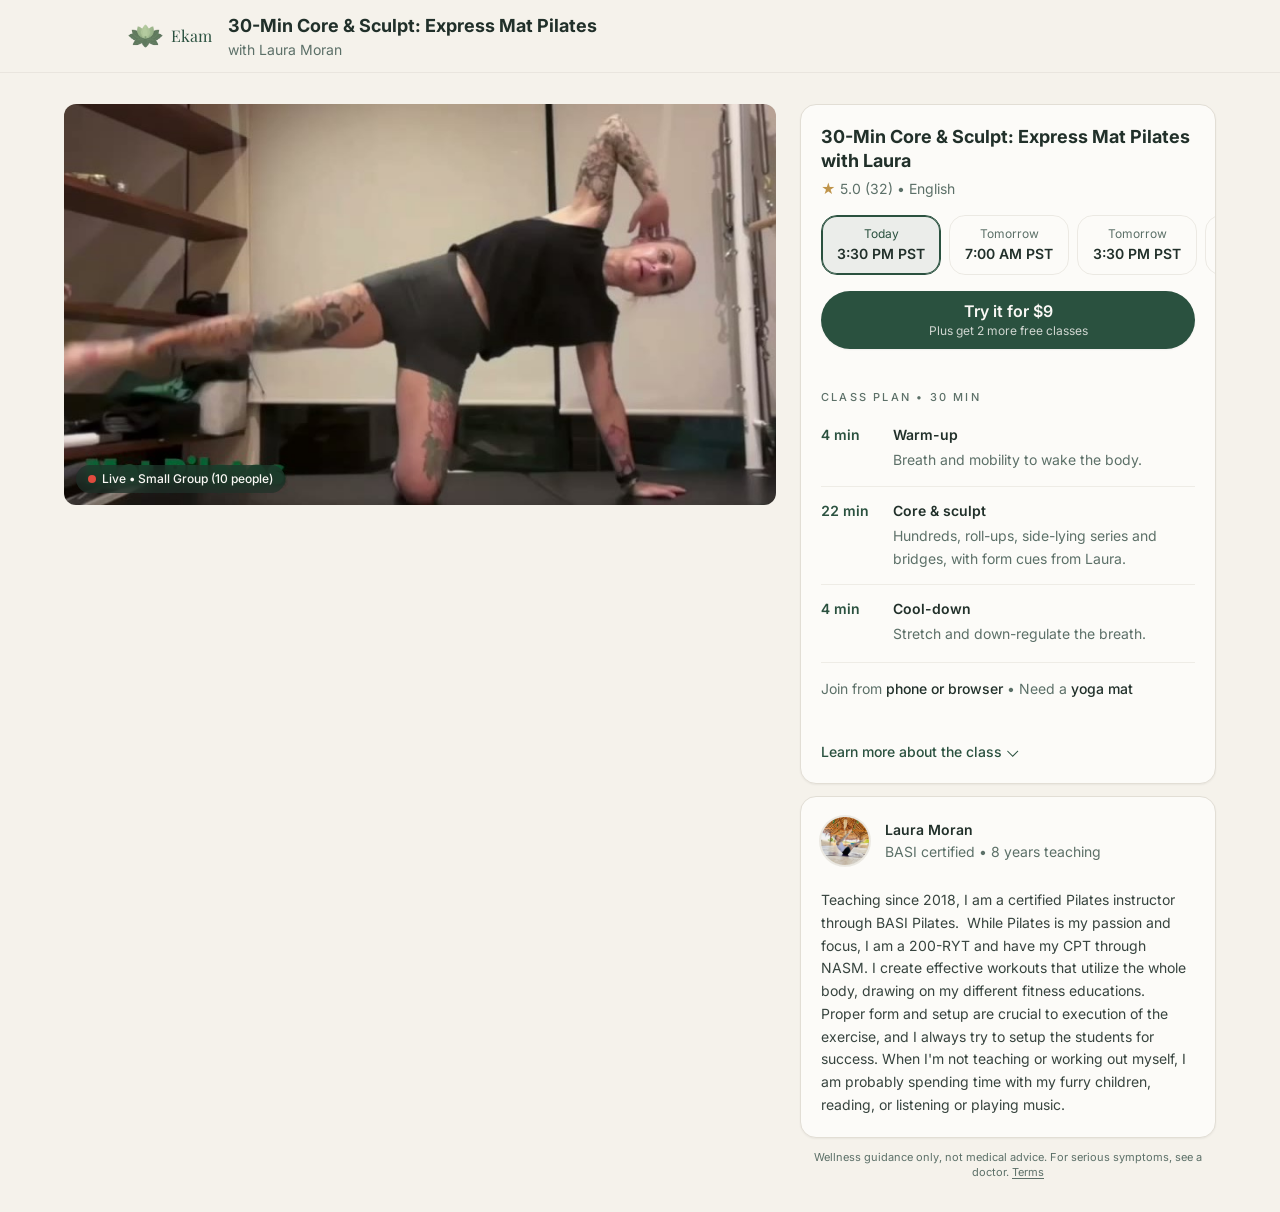
==== experiment/landing-page-test1.html @ 93aa05a3 "Add experiment: Ekam live-class landing pages" ====
<!DOCTYPE html>
<html lang="en">
<head>
<meta charset="UTF-8">
<meta name="viewport" content="width=device-width, initial-scale=1.0, viewport-fit=cover">
<title>30-Min Core &amp; Sculpt: Express Mat Pilates with Laura Moran - Ekam</title>
<meta name="description" content="Center your mind and fire up your deep core in just 30 minutes. This express mat Pilates flow focuses on controlled, low-impact movements designed to lengthen, sculpt, and build functional stability throughout the entire body.">
<link rel="preconnect" href="https://fonts.googleapis.com">
<link rel="preconnect" href="https://fonts.gstatic.com" crossorigin>
<link href="https://fonts.googleapis.com/css2?family=Playfair+Display:wght@400;500&family=Inter:wght@400;500;600;700&display=swap" rel="stylesheet">
<link rel="stylesheet" href="shared.css">
<style>
  /* page scaffold (compiled layout classes from the live-class view) */
  .page { min-height: 100vh; background: hsl(var(--background)); }
  @media (max-width: 639.98px) {
    .page { padding-bottom: calc(7.5rem + var(--safe-area-bottom)); }
  }

  main.page-main { padding: 1.5rem 1rem; }
  .page-col {
    max-width: 42rem;            /* max-w-2xl */
    margin-inline: auto;
  }
  .page-col > * + * { margin-top: 1rem; }   /* space-y-4 */

  /* header content aligns with the page column on wide screens */
  .site-header-inner { max-width: 66rem; margin-inline: auto; }

  /* ---- desktop: two columns — big video left, narrower content right ---- */
  @media (min-width: 1024px) {
    main.page-main { padding: 2rem 2.5rem; }
    .page-col {
      max-width: 72rem;
      display: grid;
      grid-template-columns: minmax(0, 1.5fr) minmax(0, 26rem);
      gap: 0.75rem 1.5rem;
      align-items: start;
    }
    .page-col > * + * { margin-top: 0; }
    .page-col .cover {
      grid-column: 1;
      grid-row: 1;
      align-self: start;
      position: sticky;
      top: calc(4.5rem + 2rem + var(--safe-area-top));
    }
    .card, .disclaimer { grid-column: 2; }
  }

  /* cover media: still image on mobile, playing video on desktop */
  .cover-reel { display: none; }
  @media (min-width: 1024px) {
    .cover-still { display: none; }
    .cover-reel { display: block; }
  }

  .cover { position: relative; }
  .cover img,
  .cover video {
    aspect-ratio: 16 / 9;
    width: 100%;
    border-radius: 0.75rem;
    object-fit: cover;
  }
  .cover-tag {
    position: absolute;
    left: 0.75rem;
    bottom: 0.75rem;
    display: inline-flex;
    align-items: center;
    gap: 0.375rem;
    border-radius: 9999px;
    background: hsl(var(--foreground) / 0.65);
    backdrop-filter: blur(8px);
    -webkit-backdrop-filter: blur(8px);
    color: hsl(var(--primary-foreground));
    font-size: 0.75rem;
    line-height: 1rem;
    font-weight: 500;
    padding: 0.375rem 0.75rem;
  }
  .cover-tag .live-dot {
    width: 0.5rem;
    height: 0.5rem;
    border-radius: 9999px;
    background: hsl(var(--destructive));
    animation: live-pulse 1.8s ease-in-out infinite;
  }
  @keyframes live-pulse {
    0%, 100% { opacity: 1; }
    50% { opacity: 0.45; }
  }

  .meta-list {
    display: flex;
    flex-direction: column;
    gap: 0.375rem;
    padding-inline: 0.25rem;
    font-size: 0.875rem;
    line-height: 1.25rem;
    color: hsl(var(--muted-foreground));
  }
  .meta-list span { display: flex; align-items: center; gap: 0.5rem; }
  .meta-list svg { height: 1rem; width: 1rem; flex-shrink: 0; }

  /* head: avatar + name row, class title below */
  .avatar-lg { height: 3rem; width: 3rem; }
  .profile-row { display: flex; align-items: center; gap: 1rem; }
  .profile-head { margin-bottom: 1.5rem; }
  .class-meta-line {
    margin-top: 0.375rem;
    font-size: 0.875rem;
    line-height: 1.25rem;
    color: hsl(var(--muted-foreground));
  }
  .class-meta-line .star { color: hsl(var(--gold)); }
  .profile-info { min-width: 0; flex: 1; }
  .profile-title { font-size: 1.125rem; line-height: 1.5rem; font-weight: 700; }
  .profile-name { font-size: 0.875rem; line-height: 1.25rem; font-weight: 600; }
  .divider {
    border: 0;
    border-top: 1px solid hsl(var(--border) / 0.6);
    margin: 0;
  }
  .profile-cred {
    margin-top: 0.125rem;
    font-size: 0.875rem;
    line-height: 1.25rem;
    color: hsl(var(--muted-foreground));
  }

  .section-block > * + * { margin-top: 1rem; }

  .panel-title { font-weight: 500; }

  /* time slots — horizontal chips */
  .slot-list {
    display: flex;
    gap: 0.5rem;
    overflow-x: auto;
    /* bleed through the card padding so chips scroll edge-to-edge */
    margin-inline: -1.25rem;
    padding-inline: 1.25rem;
    scrollbar-width: none;
  }
  .slot-list::-webkit-scrollbar { display: none; }
  .slot {
    flex: 0 0 auto;
    min-width: 7.5rem;
    white-space: nowrap;
    display: flex;
    flex-direction: column;
    align-items: center;
    gap: 0.125rem;
    border: 1px solid hsl(var(--border) / 0.6);
    background: transparent;
    border-radius: 1rem;
    padding: 0.625rem 0.75rem;
    text-align: center;
    color: hsl(var(--foreground));
    transition: var(--transition-smooth);
  }
  .slot:hover { border-color: hsl(var(--accent) / 0.3); }
  .slot-day {
    font-size: 0.75rem;
    line-height: 1rem;
    color: hsl(var(--muted-foreground));
  }
  .slot-time {
    font-size: 0.875rem;
    line-height: 1.25rem;
    font-weight: 600;
  }
  .slot.selected {
    border-color: hsl(var(--accent));
    box-shadow: inset 0 0 0 1px hsl(var(--accent));
    background: hsl(var(--accent) / 0.08);
  }
  .slot.selected .slot-day { color: hsl(var(--accent)); }

  /* "Learn more" expander */
  .learn-more summary {
    list-style: none;
    cursor: pointer;
    font-size: 0.875rem;
    line-height: 1.25rem;
    font-weight: 500;
    color: hsl(var(--primary));
    display: inline-flex;
    align-items: center;
    gap: 0.375rem;
  }
  .learn-more summary::-webkit-details-marker { display: none; }
  .learn-more summary::after {
    content: "";
    width: 0.5rem;
    height: 0.5rem;
    border-right: 1.5px solid currentColor;
    border-bottom: 1.5px solid currentColor;
    transform: rotate(45deg) translateY(-1px);
    transition: transform 0.2s;
  }
  .learn-more[open] summary::after { transform: rotate(-135deg) translateY(-1px); }
  .learn-more summary:hover { text-decoration: underline; }
  .learn-more[open] summary { margin-bottom: 0.625rem; }

  /* class plan: flat inside the card — no border, no side padding */
  .class-plan {
    border: 0;
    padding-inline: 0;
    border-radius: 0;
    background: transparent;
  }

  /* class plan segment titles: same size as detail text, a bit thicker */
  .class-plan .seg-title {
    font-size: 0.875rem;
    line-height: 1.25rem;
    font-weight: 600;
  }

  .about-bio {
    font-size: 0.875rem;
    line-height: 1.625;
    color: hsl(var(--foreground) / 0.9);
    white-space: pre-wrap;
  }

  .class-desc {
    font-size: 0.875rem;
    line-height: 1.25rem;
    color: hsl(var(--muted-foreground));
  }

  .cta-block {
    display: none;
    flex-direction: column;
    align-items: center;
    padding-top: 0;
  }
  @media (min-width: 640px) { .cta-block { display: flex; } }
  .cta-stack {
    display: flex;
    width: 100%;
    flex-direction: column;
    align-items: center;
    gap: 0.625rem;
  }


  .disclaimer { padding-inline: 0.25rem; }

  /* test1: no footer bar — just a floating CTA button */
  .mobile-cta-bar {
    background: transparent;
    border-top: 0;
    backdrop-filter: none;
    -webkit-backdrop-filter: none;
    pointer-events: none;
  }
  .mobile-cta-bar .btn {
    pointer-events: auto;
    box-shadow: 0 10px 30px -8px hsl(var(--foreground) / 0.4);
  }

  /* hover: solid, 20% darker (no opacity) */
  .btn-default:hover {
    background: hsl(152 32% 19%);
  }

  /* CTA fills the content width */
  .btn-cta { width: 100% !important; max-width: none; }

  /* two-line CTA label */
  .btn-cta {
    white-space: normal;
    text-align: center;
    height: auto;
    min-height: 3rem;
    padding-block: 0.625rem;
    flex-direction: column;
    gap: 0.125rem;
  }
  .cta-line1 {
    font-size: 1rem;
    line-height: 1.25rem;
    font-weight: 600;
  }
  .cta-line2 {
    font-size: 0.75rem;
    line-height: 1rem;
    font-weight: 400;
    color: hsl(var(--primary-foreground) / 0.8);
  }
</style>
</head>
<body>
<div class="page">

  <!-- Fixed header: logo + class title -->
  <header class="site-header">
    <div class="site-header-inner">
      <a class="brand-link" href="https://ekamwellness.ai/" aria-label="Ekam home">
        <img src="images/ekam-logo.webp" alt="">
        <span class="wordmark">Ekam</span>
      </a>
      <div class="header-title-wrap">
        <h1 class="header-title">30-Min Core &amp; Sculpt: Express Mat Pilates</h1>
        <p class="header-subtitle">with Laura Moran</p>
      </div>
    </div>
  </header>
  <div class="site-header-spacer" aria-hidden="true"></div>

  <main class="page-main container">
    <div class="page-col">

      <!-- Cover video -->
      <div class="cover">
        <img class="cover-still" src="images/reel-first-frame.jpg" alt="30-Min Core &amp; Sculpt: Express Mat Pilates">
        <video class="cover-reel" src="images/ekam-landing-reel.mp4" poster="images/reel-first-frame.jpg" autoplay loop muted playsinline preload="metadata" aria-label="30-Min Core &amp; Sculpt: Express Mat Pilates"></video>
        <span class="cover-tag"><span class="live-dot" aria-hidden="true"></span>Live • Small Group (10 people)</span>
      </div>

      <!-- Main card -->
      <div class="card">
        <div class="card-content">

          <!-- Class title + meta, instructor below -->
          <h2 class="profile-title">30-Min Core &amp; Sculpt: Express Mat Pilates with Laura</h2>
          <p class="class-meta-line"><span class="star">&#9733;</span> 5.0 (32) &bull; English</p>
          <div class="slot-list" id="slotList">
            <button type="button" class="slot selected">
              <span class="slot-day">Today</span>
              <span class="slot-time">3:30 PM PST</span>
            </button>
            <button type="button" class="slot">
              <span class="slot-day">Tomorrow</span>
              <span class="slot-time">7:00 AM PST</span>
            </button>
            <button type="button" class="slot">
              <span class="slot-day">Tomorrow</span>
              <span class="slot-time">3:30 PM PST</span>
            </button>
            <button type="button" class="slot">
              <span class="slot-day">Sat, Oct 18</span>
              <span class="slot-time">3:30 PM PST</span>
            </button>
          </div>



          <!-- Reserve -->
          <div class="section-block" id="sec-reserve">
            <div class="cta-block">
              <div class="cta-stack">
                <a class="btn btn-default btn-cta" href="https://ekamwellness.ai/live-class/b208496e-685b-4ab9-9372-817bc80faf57"><span class="cta-line1">Try it for $9</span><span class="cta-line2">Plus get 2 more free classes</span></a>
              </div>
            </div>
          </div>

          <!-- Agenda -->
          <div class="section-block" id="sec-agenda">
            <section class="class-plan">
              <div class="class-plan-head">
                <h2>Class plan &bull; 30 min</h2>
              </div>
              <ol>
                <li>
                  <p class="seg-min">4 min</p>
                  <div class="seg-body">
                    <p class="seg-title">Warm-up</p>
                    <p class="seg-detail">Breath and mobility to wake the body.</p>
                  </div>
                </li>
                <li>
                  <p class="seg-min">22 min</p>
                  <div class="seg-body">
                    <p class="seg-title">Core &amp; sculpt</p>
                    <p class="seg-detail">Hundreds, roll-ups, side-lying series and bridges, with form cues from Laura.</p>
                  </div>
                </li>
                <li>
                  <p class="seg-min">4 min</p>
                  <div class="seg-body">
                    <p class="seg-title">Cool-down</p>
                    <p class="seg-detail">Stretch and down-regulate the breath.</p>
                  </div>
                </li>
              </ol>
              <p class="equipment">Join from <strong>phone or browser</strong> &bull; Need a <strong>yoga mat</strong></p>
            </section>
          </div>

          <!-- Class intro (collapsed) -->
          <details class="learn-more">
            <summary>Learn more about the class</summary>
            <p class="class-desc">Center your mind and fire up your deep core in just 30 minutes. This express mat Pilates flow focuses on controlled, low-impact movements designed to lengthen, sculpt, and build functional stability throughout the entire body. Perfect for all fitness levels, tune in to your breath, and leave feeling taller, stronger, and energized.</p>
          </details>



        </div>
      </div>


      <!-- Instructor card -->
      <div class="card">
        <div class="card-content">
          <div class="profile-head">
            <div class="profile-row">
              <div class="avatar avatar-lg avatar-ring">
                <img src="images/instructor-laura.jpg" alt="Laura Moran" style="object-position: center 20%;">
              </div>
              <div class="profile-info">
                <p class="profile-name">Laura Moran</p>
                <p class="profile-cred">BASI certified &bull; 8 years teaching</p>
              </div>
            </div>
          </div>
          <p class="about-bio">Teaching since 2018, I am a certified Pilates instructor through BASI Pilates.  While Pilates is my passion and focus, I am a 200-RYT and have my CPT through NASM. I create effective workouts that utilize the whole body, drawing on my different fitness educations.   Proper form and setup are crucial to execution of the exercise, and I always try to setup the students for success. When I'm not teaching or working out myself, I am probably spending time with my furry children, reading, or listening or playing music.</p>
        </div>
      </div>

      <!-- Disclaimer -->
      <p class="disclaimer">Wellness guidance only, not medical advice. For serious symptoms, see a doctor. <a href="https://ekamwellness.ai/terms">Terms</a></p>

    </div>
  </main>

  <!-- Mobile fixed bottom CTA -->
  <div class="mobile-cta-bar">
    <div class="mobile-cta-bar-inner">
      <div class="cta-stack">
        <a class="btn btn-default btn-cta" href="https://ekamwellness.ai/live-class/b208496e-685b-4ab9-9372-817bc80faf57"><span class="cta-line1">Try it for $9</span><span class="cta-line2">Plus get 2 more free classes</span></a>
      </div>
    </div>
  </div>

</div>

<script>

  // Time slots — nearest is selected by default; click to switch
  document.querySelectorAll('#slotList .slot').forEach(slot => {
    slot.addEventListener('click', () => {
      document.querySelectorAll('#slotList .slot').forEach(s => s.classList.toggle('selected', s === slot));
    });
  });

</script>
</body>
</html>
---- experiment/shared.css ----
/* ============================================================
   Ekam — shared web styles (extracted 1:1 from ekamwellness.ai)
   Tokens = the site's real :root light theme.
   Fonts: Inter (body/sans) + Playfair Display (brand/serif).
   ============================================================ */

:root {
  --background: 43 32% 94%;
  --foreground: 155 18% 16%;
  --card: 42 35% 98%;
  --card-foreground: 155 18% 16%;
  --primary: 152 32% 24%;
  --primary-foreground: 42 35% 97%;
  --primary-glow: 152 28% 32%;
  --secondary: 145 22% 92%;
  --secondary-foreground: 152 24% 22%;
  --muted: 43 24% 91%;
  --muted-foreground: 155 10% 40%;
  --accent: 152 32% 24%;
  --accent-foreground: 42 35% 97%;
  --gold: 38 48% 52%;
  --gold-foreground: 42 35% 97%;
  --destructive: 5 72% 56%;
  --destructive-foreground: 0 0% 100%;
  --brand-terracotta: 16 58% 56%;
  --brand-forest: 152 32% 24%;
  --border: 43 18% 86%;
  --input: 43 18% 86%;
  --ring: 152 32% 24%;
  --radius: 1rem;
  --gradient-primary: linear-gradient(135deg, hsl(152 32% 24%), hsl(152 28% 32%));
  --gradient-hero: linear-gradient(160deg, hsl(43 32% 94%) 0%, hsl(42 28% 90%) 100%);
  --gradient-card: linear-gradient(to bottom, hsl(42 35% 98%), hsl(43 30% 95%));
  --shadow-soft: 0 2px 12px rgba(0, 0, 0, .04);
  --transition-smooth: all .3s cubic-bezier(.4, 0, .2, 1);
  --safe-area-top: env(safe-area-inset-top, 0px);
  --safe-area-bottom: env(safe-area-inset-bottom, 0px);

  --font-sans: "Inter", system-ui, sans-serif;
  --font-serif: "Playfair Display", Georgia, serif;
}

/* ---------- Base (Tailwind-preflight equivalent) ---------- */
*, *::before, *::after { box-sizing: border-box; border: 0 solid hsl(var(--border)); }

html { -webkit-text-size-adjust: 100%; }

body {
  margin: 0;
  font-family: var(--font-sans);
  font-size: 16px;
  line-height: 1.5;
  background: hsl(var(--background));
  color: hsl(var(--foreground));
  overflow-x: clip;
  width: 100%;
  max-width: 100vw;
  -webkit-font-smoothing: antialiased;
}

h1, h2, h3, p, ol, ul, li { margin: 0; padding: 0; }
ol, ul { list-style: none; }
img, svg, video { display: block; max-width: 100%; }
button { font: inherit; color: inherit; background: none; border: 0; padding: 0; cursor: pointer; }
a { color: inherit; text-decoration: none; }

.font-serif, .font-brand { font-family: var(--font-serif); font-feature-settings: "lnum"; }

button:focus-visible, a:focus-visible {
  outline: none;
  box-shadow: 0 0 0 2px hsl(var(--background)), 0 0 0 4px hsl(var(--ring));
}

/* ---------- Layout ---------- */
.container { width: 100%; margin-inline: auto; }

/* ---------- Fixed app header (consumer-header-shell) ---------- */
.site-header {
  position: fixed;
  inset-inline: 0;
  top: 0;
  z-index: 50;
  border-bottom: 1px solid hsl(var(--border) / 0.6);
  background: hsl(var(--background));
  padding-top: var(--safe-area-top);
}
.site-header-inner {
  height: 4.5rem;
  display: flex;
  align-items: center;
  gap: 1rem;
  padding-inline: 1rem;
}
.site-header-spacer { flex-shrink: 0; height: calc(4.5rem + var(--safe-area-top)); }

.brand-link {
  display: flex;
  flex-shrink: 0;
  align-items: center;
  gap: 0.5rem;
  border-radius: 0.375rem;
  transition: opacity 0.15s;
}
.brand-link:hover { opacity: 0.8; }
.brand-link img { height: 1.5rem; width: auto; flex-shrink: 0; }
.brand-link .wordmark {
  font-family: var(--font-serif);
  font-feature-settings: "lnum";
  font-size: 1rem;
  line-height: 1.5rem;
  color: hsl(var(--brand-forest));
}

.header-title-wrap { min-width: 0; }
.header-title {
  overflow: hidden;
  text-overflow: ellipsis;
  white-space: nowrap;
  font-weight: 700;
  font-size: 1.125rem;
  line-height: 1.75rem;
}
.header-subtitle {
  overflow: hidden;
  text-overflow: ellipsis;
  white-space: nowrap;
  font-size: 0.875rem;
  line-height: 1.25rem;
  color: hsl(var(--muted-foreground));
}

/* ---------- Buttons (site buttonVariants) ---------- */
.btn {
  display: inline-flex;
  align-items: center;
  justify-content: center;
  gap: 0.5rem;
  white-space: nowrap;
  border-radius: 9999px;
  font-size: 0.875rem;
  font-weight: 500;
  transition: var(--transition-smooth);
}
.btn:disabled { pointer-events: none; opacity: 0.5; }
.btn svg { width: 1rem; height: 1rem; flex-shrink: 0; pointer-events: none; }

.btn-default {
  background: hsl(var(--primary));
  color: hsl(var(--primary-foreground));
  box-shadow: 0 1px 2px 0 rgb(0 0 0 / .05);
}
.btn-default:hover {
  background: hsl(var(--primary) / 0.9);
  box-shadow: 0 4px 6px -1px rgb(0 0 0 / .1), 0 2px 4px -2px rgb(0 0 0 / .1);
}

.btn-outline {
  border: 1px solid hsl(var(--border));
  background: hsl(var(--background));
}
.btn-outline:hover {
  background: hsl(var(--accent) / 0.1);
  color: hsl(var(--accent));
}

/* size lg + the class-page CTA sizing */
.btn-cta {
  height: 3rem;
  width: 100%;
  max-width: 28rem;
  padding-inline: 2.5rem;
  font-size: 1rem;
  line-height: 1.5rem;
}
@media (min-width: 640px) {
  .btn-cta { width: auto; min-width: 280px; }
}
.btn-cta.btn-outline { white-space: normal; padding-inline: 1.5rem; text-align: center; }

/* ---------- Card (shadcn) ---------- */
.card {
  border-radius: var(--radius);
  border: 1px solid hsl(var(--border));
  background: hsl(var(--card));
  color: hsl(var(--card-foreground));
  box-shadow: 0 1px 2px 0 rgb(0 0 0 / .05);
}
.card-content { padding: 1.25rem; }
.card-content > * + * { margin-top: 1rem; }

/* ---------- Avatar ---------- */
.avatar {
  position: relative;
  flex-shrink: 0;
  overflow: hidden;
  border-radius: 9999px;
  background: hsl(var(--muted));
}
.avatar img { height: 100%; width: 100%; object-fit: cover; }
.avatar-xl { height: 7rem; width: 7rem; }
.avatar-ring {
  box-shadow: 0 0 0 2px hsl(var(--border) / 0.6), 0 1px 2px 0 rgb(0 0 0 / .05);
}

/* ---------- Class plan (ClassBreakdown) ---------- */
.class-plan {
  border-radius: 1.5rem;
  border: 1px solid hsl(var(--border) / 0.6);
  background: hsl(var(--card) / 0.8);
  padding: 1.25rem;
}
@media (min-width: 640px) { .class-plan { padding: 1.5rem; } }

.class-plan-head {
  display: flex;
  align-items: baseline;
  justify-content: space-between;
  gap: 0.75rem;
}
.class-plan-head h2 {
  font-size: 11px;
  line-height: 1rem;
  font-weight: 500;
  text-transform: uppercase;
  letter-spacing: 0.2em;
  color: hsl(var(--muted-foreground));
}
.class-plan-head .total {
  font-size: 0.75rem;
  line-height: 1rem;
  font-variant-numeric: tabular-nums;
  color: hsl(var(--muted-foreground));
}

.class-plan ol { margin-top: 1.25rem; }
.class-plan li {
  display: flex;
  gap: 1rem;
  padding-block: 0.875rem;
}
.class-plan li + li { border-top: 1px solid hsl(var(--border) / 0.5); }
.class-plan li:first-child { padding-top: 0; }
.class-plan li:last-child { padding-bottom: 0; }

.class-plan .seg-min {
  width: 3.5rem;
  flex-shrink: 0;
  font-size: 0.875rem;
  line-height: 1.25rem;
  font-weight: 600;
  font-variant-numeric: tabular-nums;
  color: hsl(var(--accent));
}
.class-plan .seg-body { min-width: 0; }
.class-plan .seg-title { font-weight: 500; line-height: 1.25; color: hsl(var(--foreground)); }
.class-plan .seg-detail {
  margin-top: 0.25rem;
  font-size: 0.875rem;
  line-height: 1.625;
  color: hsl(var(--muted-foreground));
}
.class-plan .equipment {
  margin-top: 1rem;
  border-top: 1px solid hsl(var(--border) / 0.5);
  padding-top: 1rem;
  font-size: 0.875rem;
  line-height: 1.25rem;
  color: hsl(var(--muted-foreground));
}
.class-plan .equipment strong { font-weight: 500; color: hsl(var(--foreground)); }

/* ---------- Utility text ---------- */
.text-muted { color: hsl(var(--muted-foreground)); }

.line-clamp-2 {
  display: -webkit-box;
  -webkit-box-orient: vertical;
  -webkit-line-clamp: 2;
  overflow: hidden;
}

/* ---------- Disclaimer (WellnessDisclaimer compact) ---------- */
.disclaimer {
  font-size: 11px;
  line-height: 1.375;
  color: hsl(var(--muted-foreground));
  text-align: center;
}
.disclaimer a {
  text-decoration: underline;
  text-underline-offset: 2px;
}
.disclaimer a:hover { color: hsl(var(--foreground)); }

/* ---------- Mobile fixed bottom CTA bar ---------- */
.mobile-cta-bar {
  position: fixed;
  inset-inline: 0;
  bottom: 0;
  z-index: 40;
  border-top: 1px solid hsl(var(--border) / 0.6);
  background: hsl(var(--background) / 0.95);
  padding: 0.75rem 1rem calc(0.75rem + var(--safe-area-bottom));
  backdrop-filter: blur(12px);
  -webkit-backdrop-filter: blur(12px);
}
.mobile-cta-bar-inner {
  margin-inline: auto;
  display: flex;
  width: 100%;
  max-width: 42rem;
  flex-direction: column;
  align-items: center;
}
@media (min-width: 640px) { .mobile-cta-bar { display: none; } }
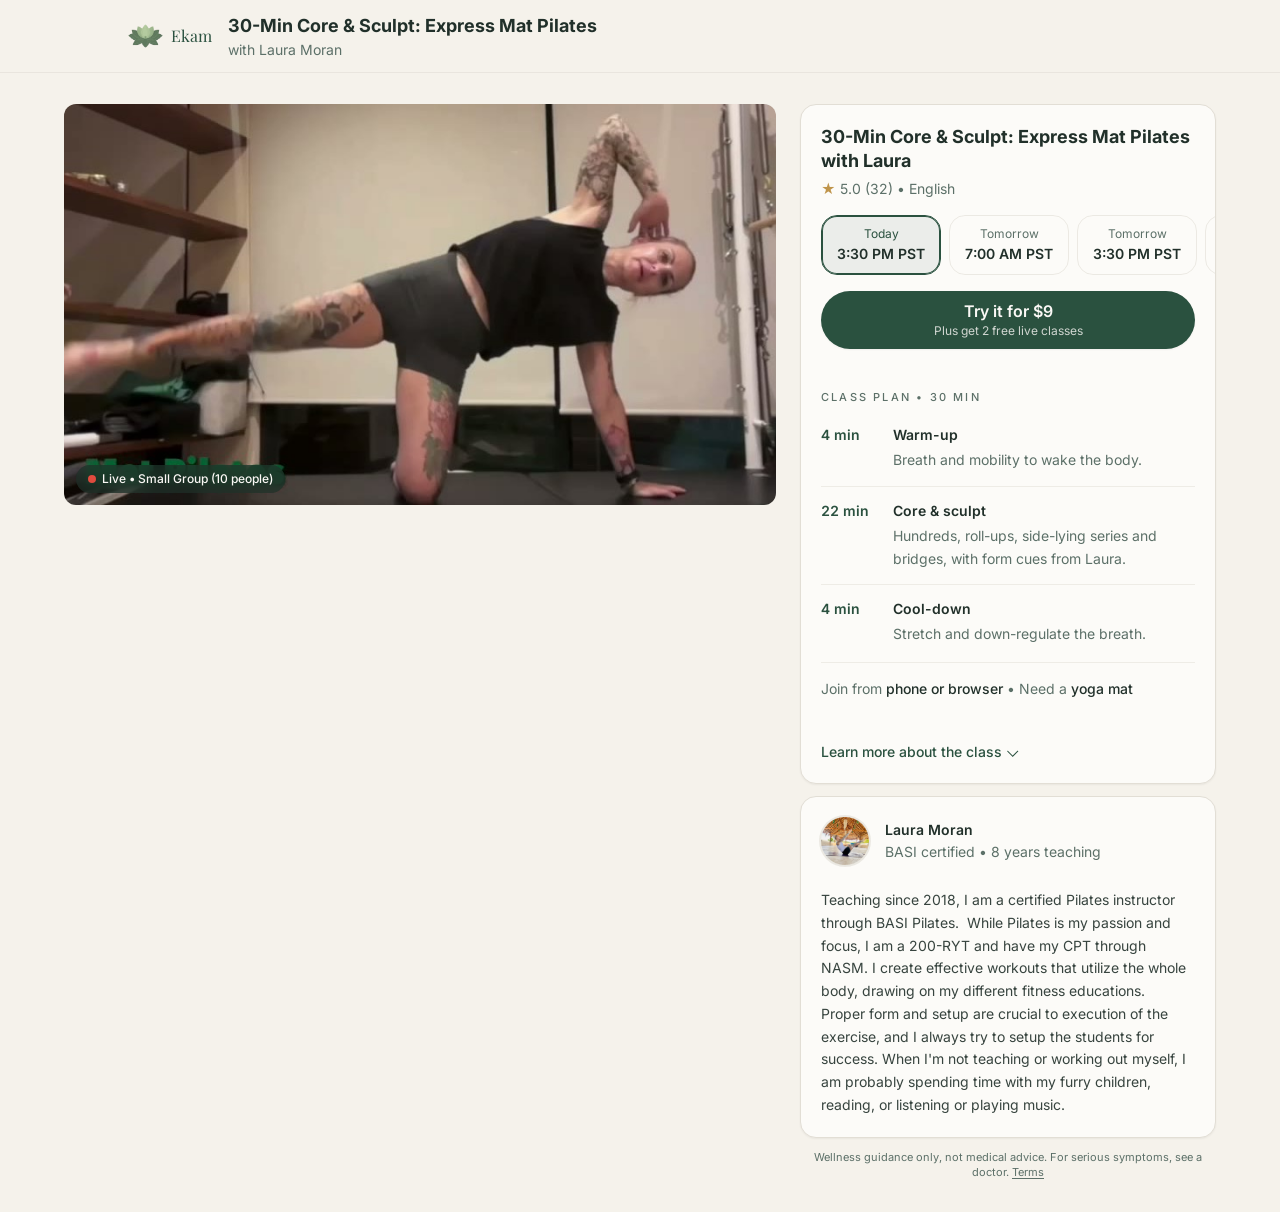
==== commit 414a3ff2: "CTA: Plus get 2 free live classes" ====
--- a/experiment/landing-page-test1.html
+++ b/experiment/landing-page-test1.html
@@ -354,7 +354,7 @@
           <div class="section-block" id="sec-reserve">
             <div class="cta-block">
               <div class="cta-stack">
-                <a class="btn btn-default btn-cta" href="https://ekamwellness.ai/live-class/b208496e-685b-4ab9-9372-817bc80faf57"><span class="cta-line1">Try it for $9</span><span class="cta-line2">Plus get 2 more free classes</span></a>
+                <a class="btn btn-default btn-cta" href="https://ekamwellness.ai/live-class/b208496e-685b-4ab9-9372-817bc80faf57"><span class="cta-line1">Try it for $9</span><span class="cta-line2">Plus get 2 free live classes</span></a>
               </div>
             </div>
           </div>
@@ -432,7 +432,7 @@
   <div class="mobile-cta-bar">
     <div class="mobile-cta-bar-inner">
       <div class="cta-stack">
-        <a class="btn btn-default btn-cta" href="https://ekamwellness.ai/live-class/b208496e-685b-4ab9-9372-817bc80faf57"><span class="cta-line1">Try it for $9</span><span class="cta-line2">Plus get 2 more free classes</span></a>
+        <a class="btn btn-default btn-cta" href="https://ekamwellness.ai/live-class/b208496e-685b-4ab9-9372-817bc80faf57"><span class="cta-line1">Try it for $9</span><span class="cta-line2">Plus get 2 free live classes</span></a>
       </div>
     </div>
   </div>
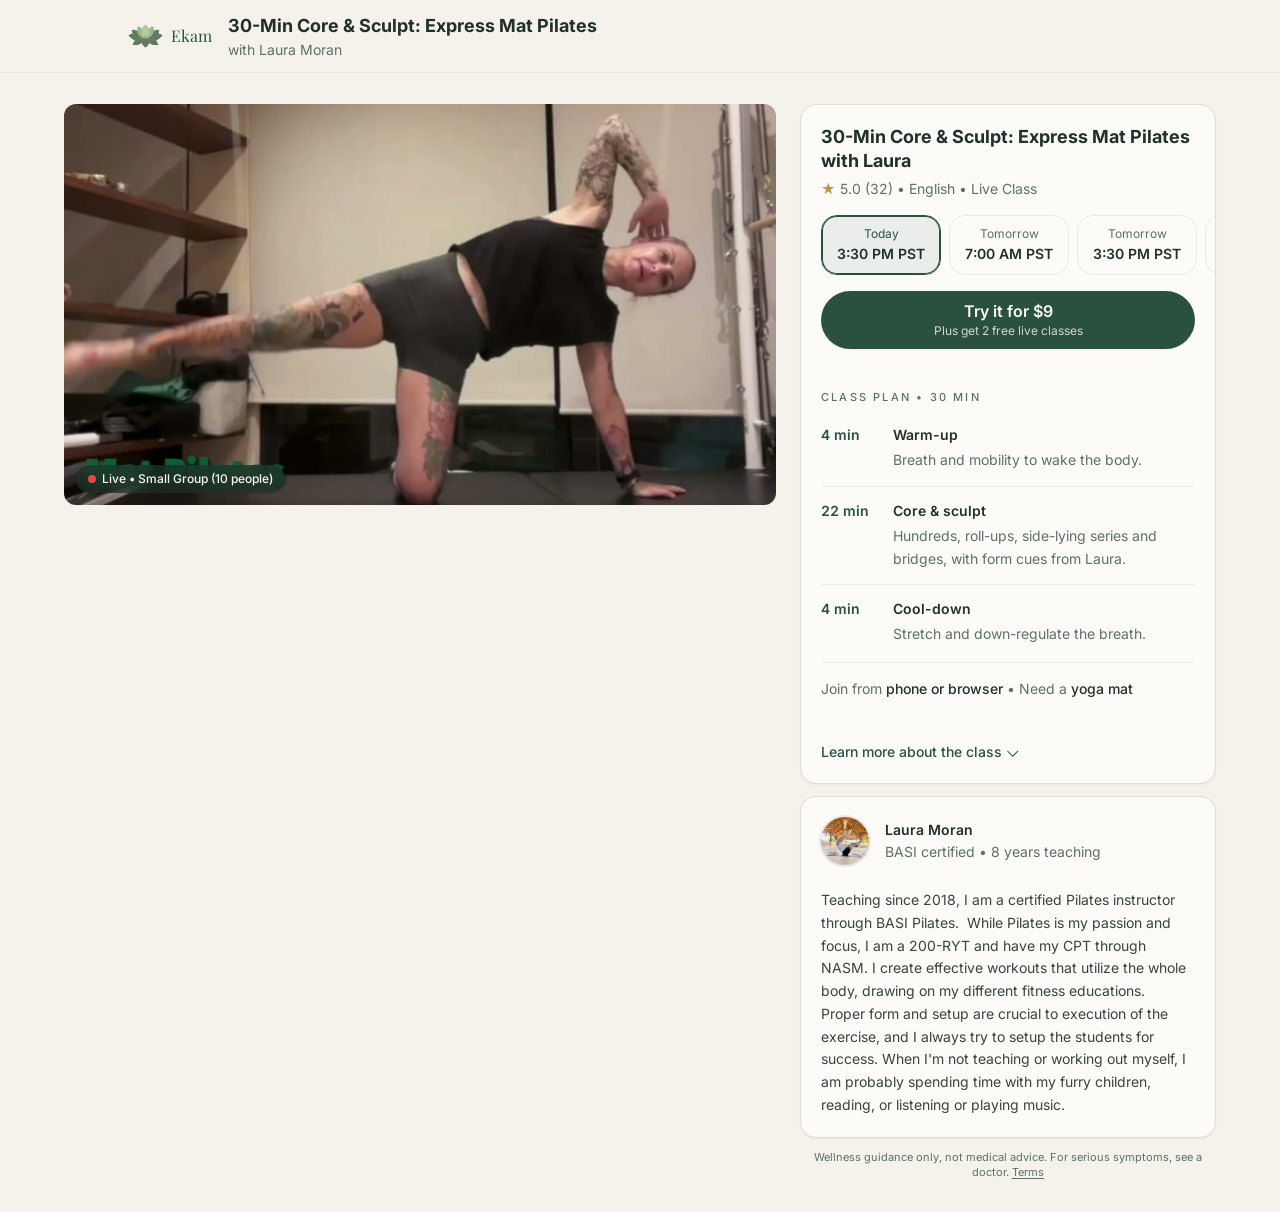
==== commit 1c5ea8c7: "Meta line: add Live Class" ====
--- a/experiment/landing-page-test1.html
+++ b/experiment/landing-page-test1.html
@@ -328,7 +328,7 @@
 
           <!-- Class title + meta, instructor below -->
           <h2 class="profile-title">30-Min Core &amp; Sculpt: Express Mat Pilates with Laura</h2>
-          <p class="class-meta-line"><span class="star">&#9733;</span> 5.0 (32) &bull; English</p>
+          <p class="class-meta-line"><span class="star">&#9733;</span> 5.0 (32) &bull; English &bull; Live Class</p>
           <div class="slot-list" id="slotList">
             <button type="button" class="slot selected">
               <span class="slot-day">Today</span>
